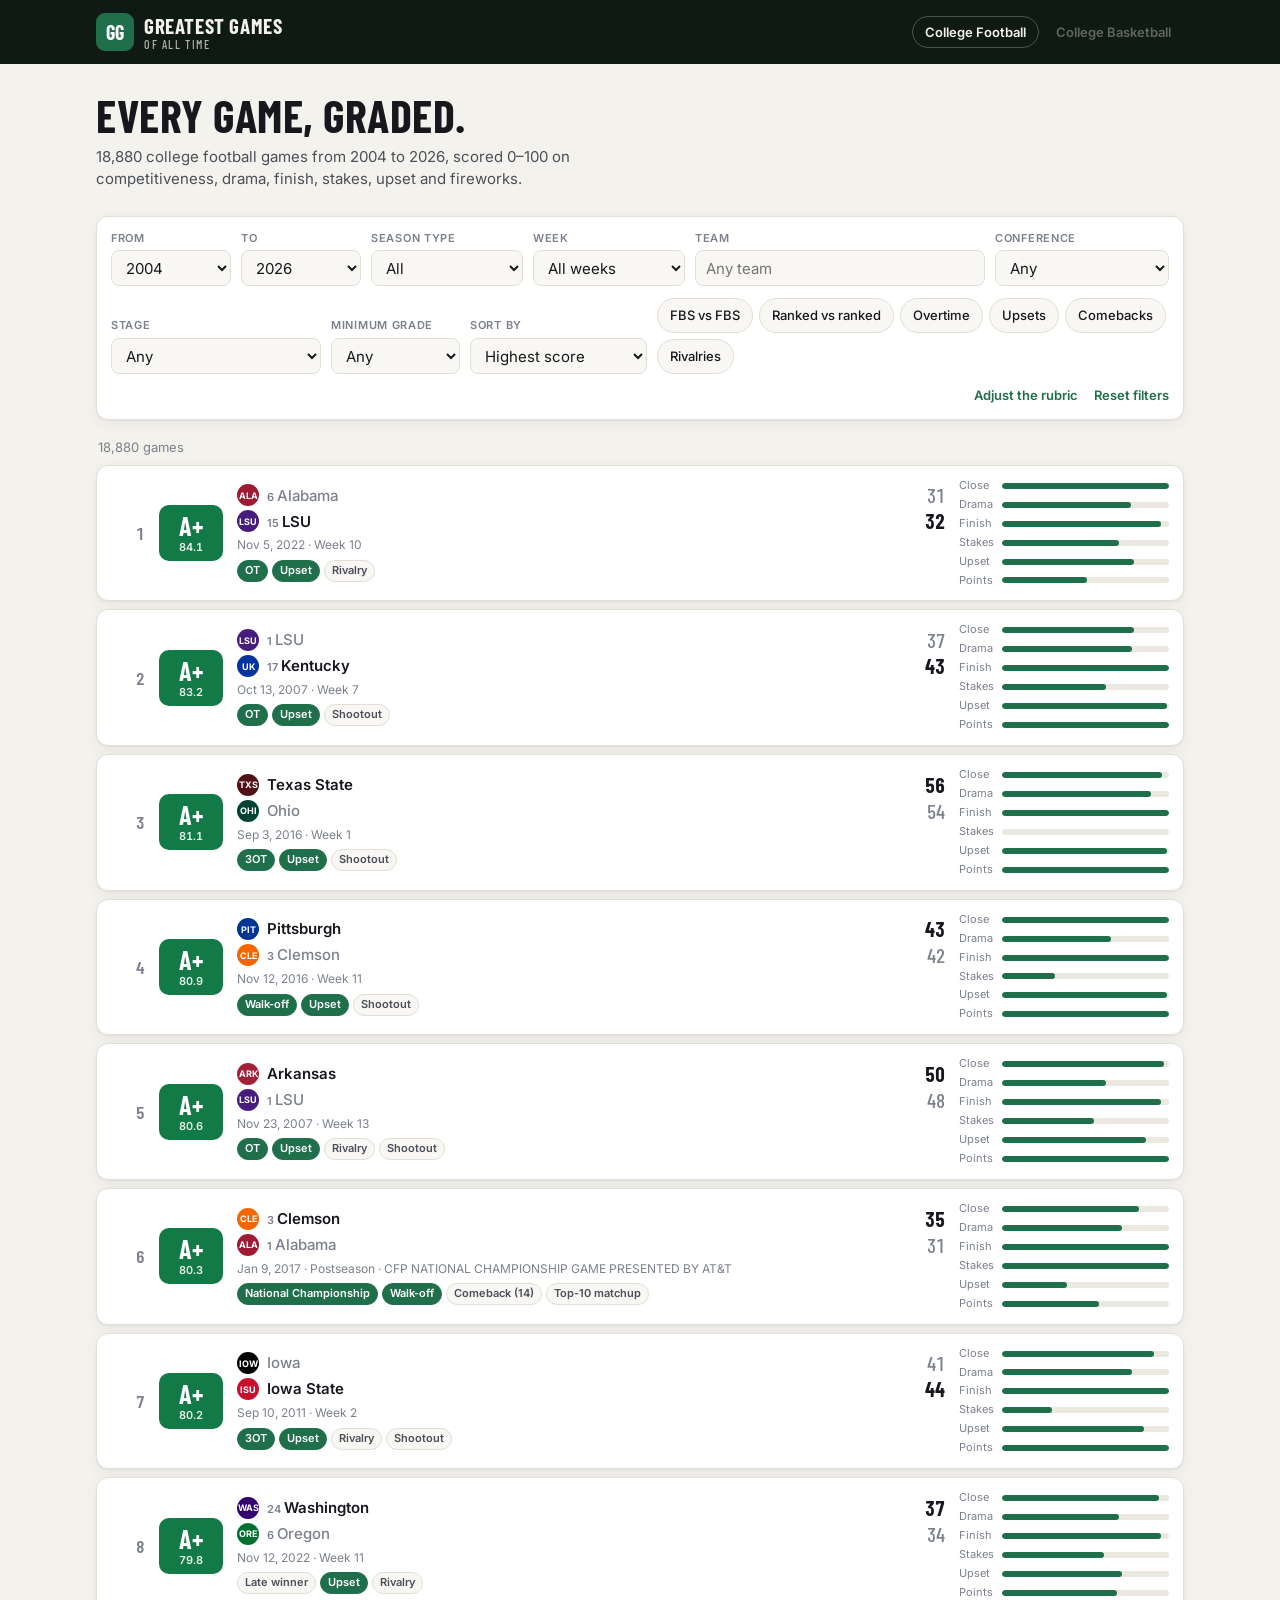
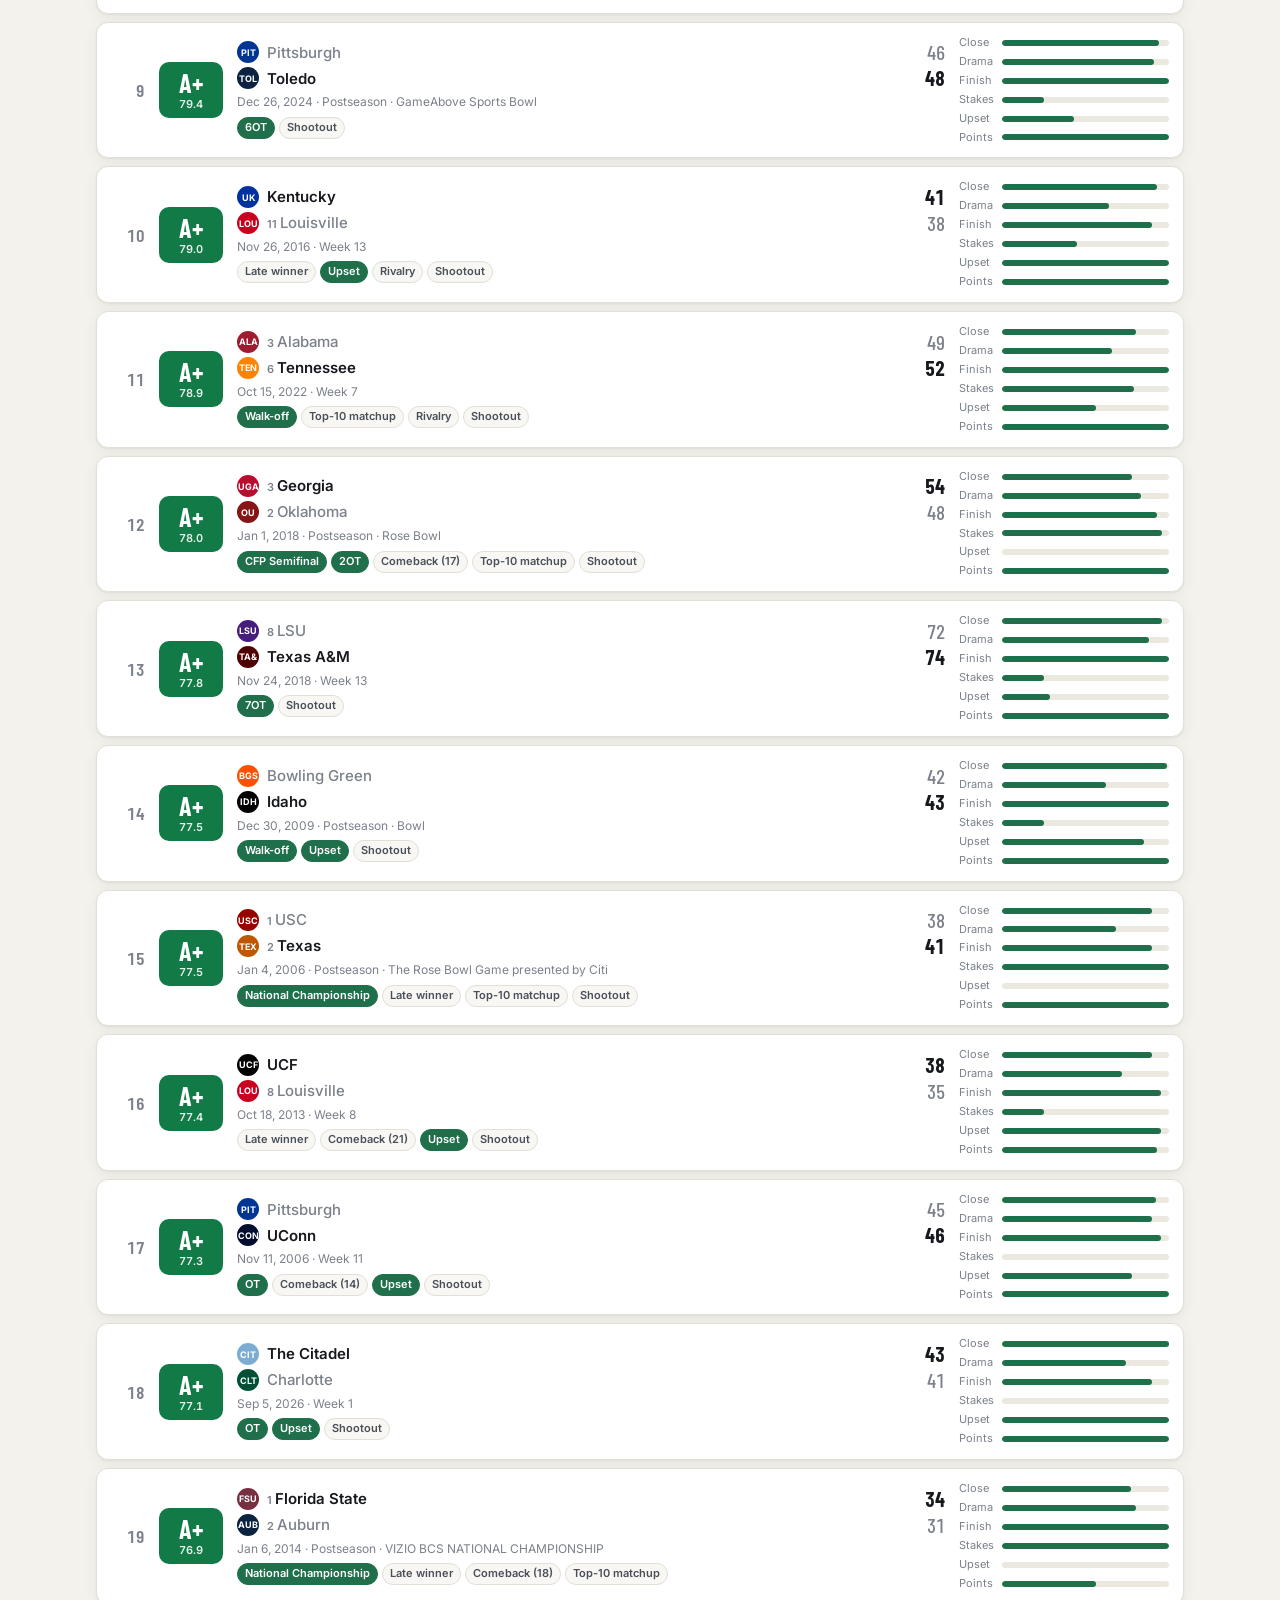
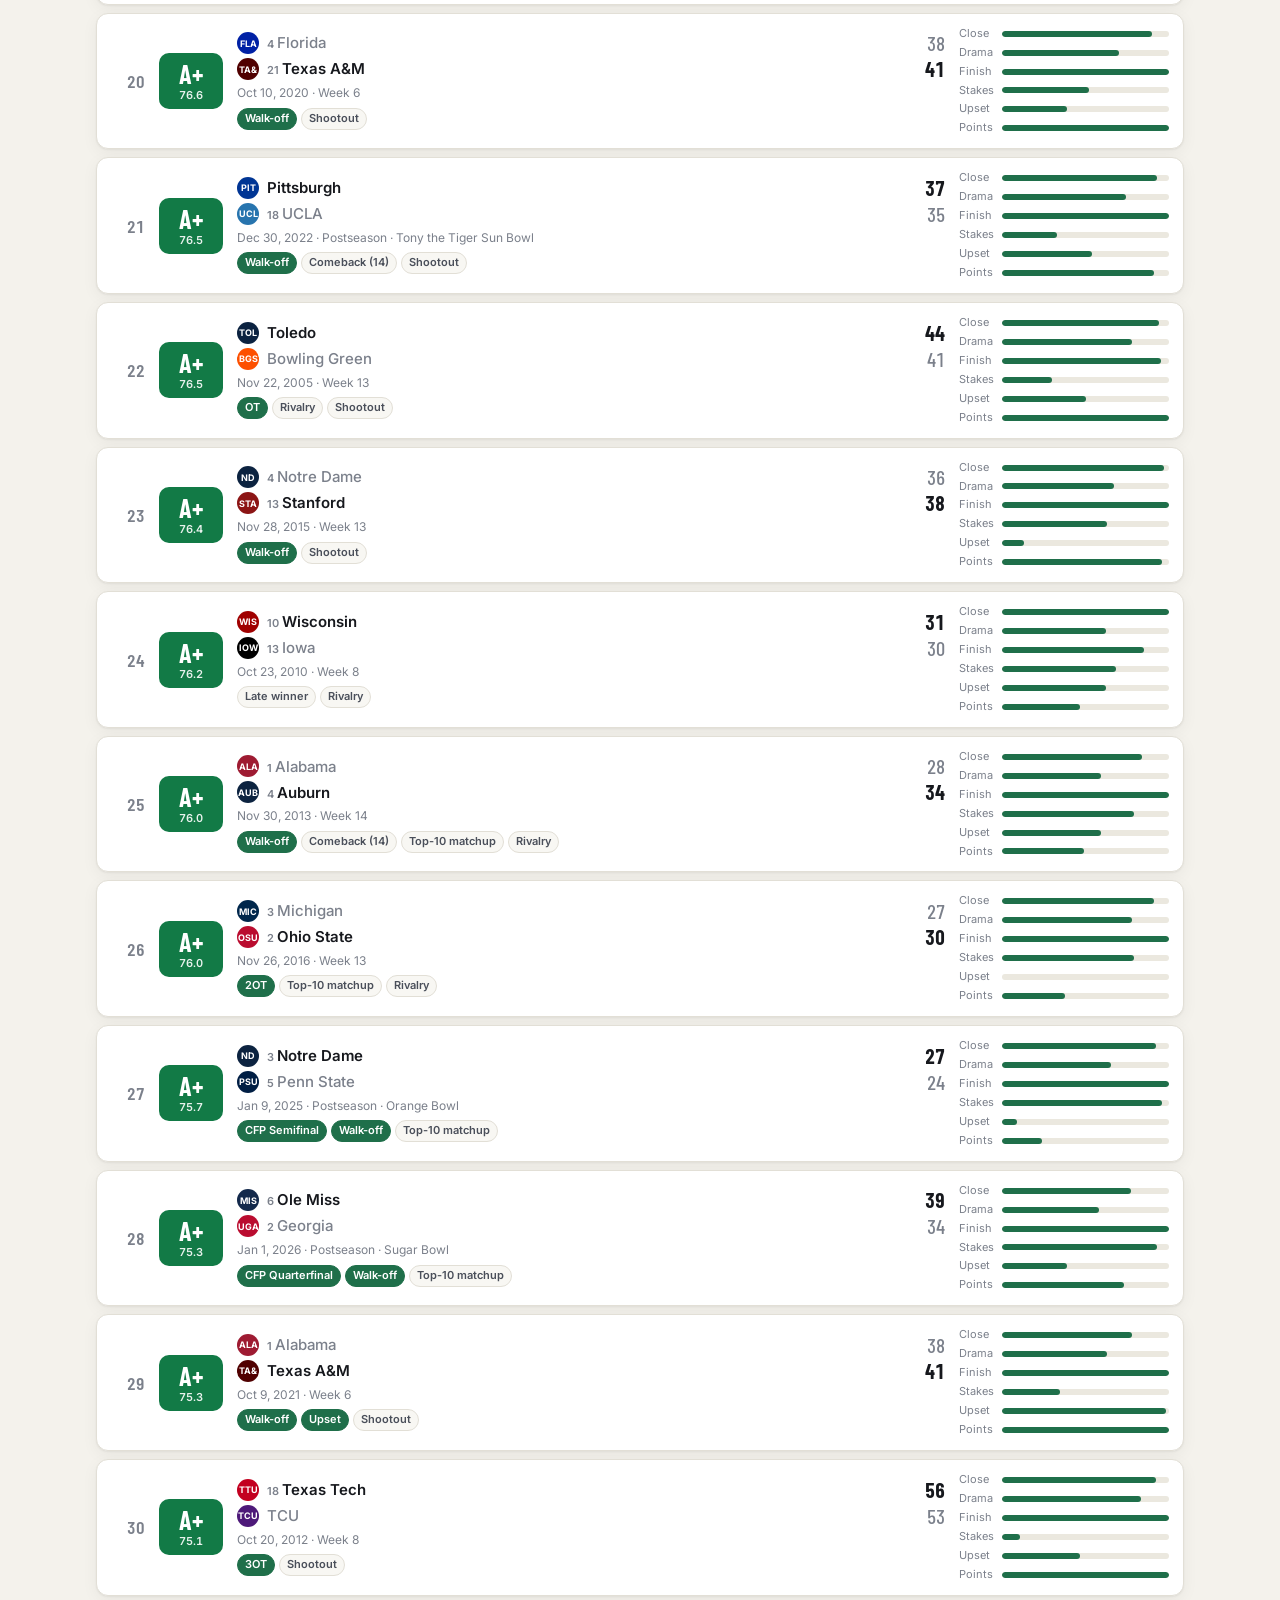
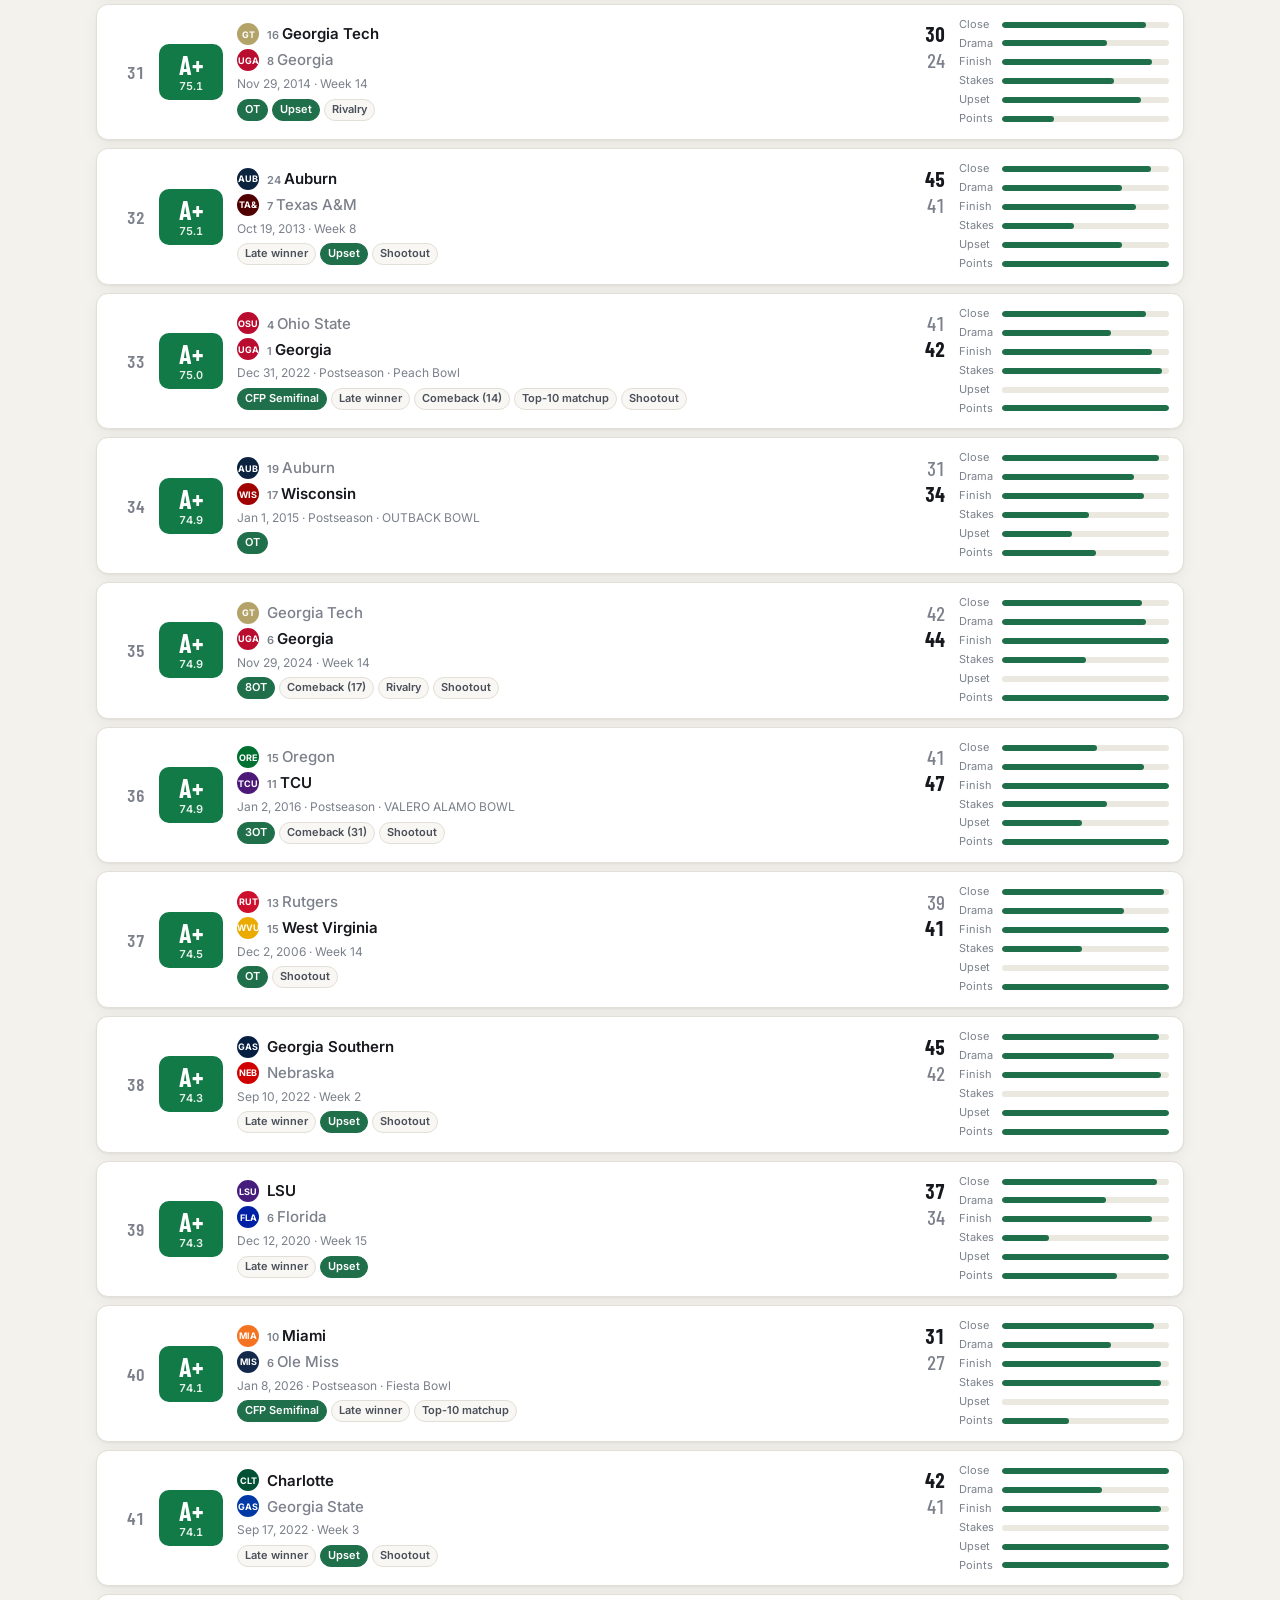
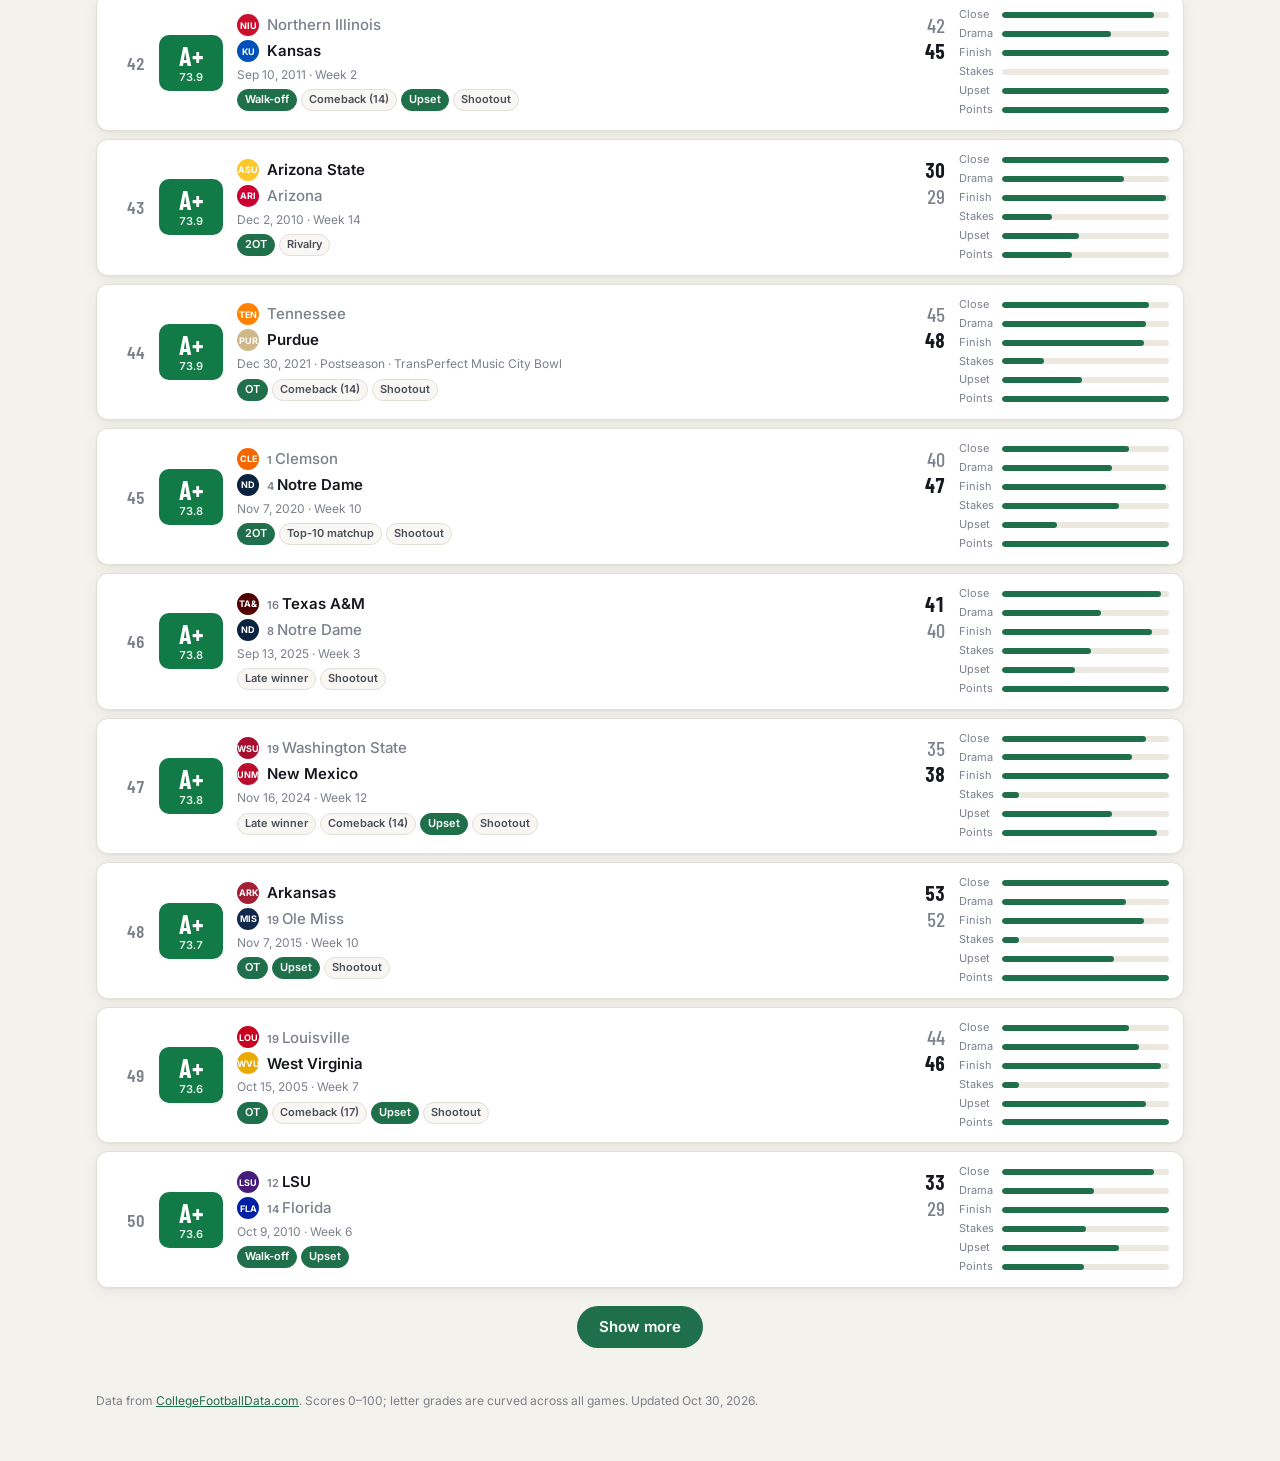
==== site/index.html @ 5bc3f282 "Build college football game grader: CFBD pipeline, rubric, and static site - pipeline/fetch_cfb.py c" ====
<!doctype html>
<html lang="en">
<head>
  <meta charset="utf-8">
  <meta name="viewport" content="width=device-width, initial-scale=1">
  <title>Greatest Games of All Time</title>
  <meta name="description" content="Every college football game since 2004, graded on competitiveness, drama, finish, stakes, upset and fireworks.">
  <link rel="preconnect" href="https://fonts.googleapis.com">
  <link rel="preconnect" href="https://fonts.gstatic.com" crossorigin>
  <link href="https://fonts.googleapis.com/css2?family=Barlow+Condensed:wght@500;600;700&family=Inter:wght@400;500;600;700&display=swap" rel="stylesheet">
  <link rel="stylesheet" href="styles.css">
  <link rel="icon" href="data:image/svg+xml,<svg xmlns='http://www.w3.org/2000/svg' viewBox='0 0 100 100'><text y='.9em' font-size='90'>🏈</text></svg>">
</head>
<body>
  <header class="top">
    <div class="wrap top-inner">
      <a class="brand" href="./">
        <span class="brand-mark">GG</span>
        <span class="brand-text">Greatest Games<small>of All Time</small></span>
      </a>
      <nav class="sports" aria-label="Sport">
        <button class="sport active" data-sport="cfb">College Football</button>
        <button class="sport" disabled title="Coming soon">College Basketball</button>
      </nav>
    </div>
  </header>

  <main class="wrap">
    <section class="intro">
      <h1>Every game, graded.</h1>
      <p id="intro-sub">Loading games…</p>
    </section>

    <section class="controls" aria-label="Filters">
      <div class="row">
        <label class="field">
          <span>From</span>
          <select id="f-from"></select>
        </label>
        <label class="field">
          <span>To</span>
          <select id="f-to"></select>
        </label>
        <label class="field">
          <span>Season type</span>
          <select id="f-type">
            <option value="">All</option>
            <option value="reg">Regular season</option>
            <option value="post">Postseason</option>
          </select>
        </label>
        <label class="field">
          <span>Week</span>
          <select id="f-week"></select>
        </label>
        <label class="field grow">
          <span>Team</span>
          <input id="f-team" list="team-list" placeholder="Any team" autocomplete="off">
          <datalist id="team-list"></datalist>
        </label>
        <label class="field">
          <span>Conference</span>
          <select id="f-conf"></select>
        </label>
      </div>
      <div class="row">
        <label class="field">
          <span>Stage</span>
          <select id="f-stage">
            <option value="">Any</option>
            <option value="playoff">Playoff &amp; title games</option>
            <option value="major">Major bowls &amp; playoff</option>
            <option value="bowl">Any bowl</option>
            <option value="conf_champ">Conference title games</option>
          </select>
        </label>
        <label class="field">
          <span>Minimum grade</span>
          <select id="f-grade"></select>
        </label>
        <label class="field">
          <span>Sort by</span>
          <select id="f-sort">
            <option value="score">Highest score</option>
            <option value="newest">Newest</option>
            <option value="oldest">Oldest</option>
            <option value="margin">Closest margin</option>
            <option value="leadChanges">Most lead changes</option>
            <option value="comeback">Biggest comeback</option>
            <option value="upset">Biggest upset</option>
            <option value="total">Most points</option>
          </select>
        </label>
        <div class="toggles" role="group" aria-label="Quick filters">
          <label class="chip"><input type="checkbox" id="t-fbs"><span>FBS vs FBS</span></label>
          <label class="chip"><input type="checkbox" id="t-ranked"><span>Ranked vs ranked</span></label>
          <label class="chip"><input type="checkbox" id="t-ot"><span>Overtime</span></label>
          <label class="chip"><input type="checkbox" id="t-upset"><span>Upsets</span></label>
          <label class="chip"><input type="checkbox" id="t-comeback"><span>Comebacks</span></label>
          <label class="chip"><input type="checkbox" id="t-rivalry"><span>Rivalries</span></label>
        </div>
      </div>
      <div class="row row-end">
        <button class="link" id="btn-rubric" aria-expanded="false" aria-controls="rubric">Adjust the rubric</button>
        <button class="link" id="btn-reset">Reset filters</button>
      </div>
      <div id="rubric" class="rubric" hidden>
        <p class="rubric-note">Drag to change how much each category counts. Grades are curved: an A+ is the top 1% of all games under your weights.</p>
        <div id="rubric-sliders" class="rubric-grid"></div>
        <button class="link" id="btn-rubric-reset">Restore default weights</button>
      </div>
    </section>

    <section class="results" aria-live="polite">
      <div class="results-head">
        <span id="count"></span>
      </div>
      <ol id="list" class="list"></ol>
      <div class="more"><button id="btn-more" class="btn" hidden>Show more</button></div>
    </section>
  </main>

  <dialog id="detail" class="detail" aria-labelledby="d-title">
    <div class="detail-inner">
      <button class="close" id="d-close" aria-label="Close">×</button>
      <div id="d-body"></div>
    </div>
  </dialog>

  <footer class="foot wrap">
    <p>Data from <a href="https://collegefootballdata.com" target="_blank" rel="noopener">CollegeFootballData.com</a>. Scores 0–100; letter grades are curved across all games. <span id="generated"></span></p>
  </footer>

  <script src="app.js"></script>
</body>
</html>
---- site/styles.css ----
:root {
  --bg: #f4f2ec;
  --surface: #ffffff;
  --surface-2: #f8f7f3;
  --ink: #16181d;
  --ink-2: #4a4f5a;
  --ink-3: #7b808b;
  --line: #e2dfd6;
  --accent: #1f6f4a;
  --accent-ink: #ffffff;
  --header: #0f1a14;
  --header-ink: #f4f2ec;
  --bar: #1f6f4a;
  --bar-track: #ebe8df;
  --home: #1f6f4a;
  --away: #b5462f;
  --shadow: 0 1px 2px rgba(20, 20, 20, .05), 0 4px 16px rgba(20, 20, 20, .05);
  --g-a: #127a46;
  --g-b: #4f8a1c;
  --g-c: #a07a06;
  --g-d: #b5562f;
  --g-f: #a3283a;
  --radius: 12px;
  color-scheme: light;
}

@media (prefers-color-scheme: dark) {
  :root:not([data-theme="light"]) {
    --bg: #0f1210;
    --surface: #171b19;
    --surface-2: #1c211e;
    --ink: #eceee9;
    --ink-2: #b4bab3;
    --ink-3: #848b84;
    --line: #2a302c;
    --accent: #43b37c;
    --accent-ink: #08130d;
    --header: #0a0d0b;
    --header-ink: #eceee9;
    --bar: #43b37c;
    --bar-track: #262c28;
    --home: #43b37c;
    --away: #e07a5f;
    --shadow: none;
    --g-a: #3fbf7f;
    --g-b: #8cc63f;
    --g-c: #e0b028;
    --g-d: #e08050;
    --g-f: #e25c6e;
    color-scheme: dark;
  }
}

:root[data-theme="dark"] {
  --bg: #0f1210;
  --surface: #171b19;
  --surface-2: #1c211e;
  --ink: #eceee9;
  --ink-2: #b4bab3;
  --ink-3: #848b84;
  --line: #2a302c;
  --accent: #43b37c;
  --accent-ink: #08130d;
  --header: #0a0d0b;
  --header-ink: #eceee9;
  --bar: #43b37c;
  --bar-track: #262c28;
  --home: #43b37c;
  --away: #e07a5f;
  --shadow: none;
  --g-a: #3fbf7f;
  --g-b: #8cc63f;
  --g-c: #e0b028;
  --g-d: #e08050;
  --g-f: #e25c6e;
  color-scheme: dark;
}

* { box-sizing: border-box; }
html { -webkit-text-size-adjust: 100%; }
body {
  margin: 0;
  background: var(--bg);
  color: var(--ink);
  font: 15px/1.45 Inter, system-ui, -apple-system, "Segoe UI", sans-serif;
}
a { color: var(--accent); }
button, input, select { font: inherit; color: inherit; }

.wrap { max-width: 1120px; margin: 0 auto; padding: 0 16px; }

/* header */
.top { background: var(--header); color: var(--header-ink); }
.top-inner { display: flex; align-items: center; justify-content: space-between; gap: 16px; min-height: 64px; flex-wrap: wrap; }
.brand { display: flex; align-items: center; gap: 10px; color: inherit; text-decoration: none; }
.brand-mark {
  display: grid; place-items: center; width: 38px; height: 38px; border-radius: 9px;
  background: var(--accent); color: var(--accent-ink);
  font: 700 20px/1 "Barlow Condensed", sans-serif; letter-spacing: .5px;
}
.brand-text { font: 700 21px/1 "Barlow Condensed", sans-serif; text-transform: uppercase; letter-spacing: .6px; }
.brand-text small { display: block; font-size: 12px; font-weight: 500; opacity: .7; letter-spacing: 1.6px; margin-top: 2px; }
.sports { display: flex; gap: 4px; }
.sport {
  background: transparent; border: 1px solid transparent; color: inherit; opacity: .65;
  padding: 6px 12px; border-radius: 999px; cursor: pointer; font-size: 13px; font-weight: 600;
}
.sport.active { opacity: 1; border-color: rgba(255,255,255,.25); }
.sport:disabled { cursor: not-allowed; opacity: .35; }

/* intro */
.intro { padding: 28px 0 8px; }
.intro h1 { margin: 0; font: 700 clamp(30px, 6vw, 46px)/1 "Barlow Condensed", sans-serif; text-transform: uppercase; letter-spacing: .5px; }
.intro p { margin: 8px 0 0; color: var(--ink-2); max-width: 60ch; }

/* controls */
.controls {
  background: var(--surface); border: 1px solid var(--line); border-radius: var(--radius);
  padding: 14px; margin: 18px 0; box-shadow: var(--shadow);
  display: flex; flex-direction: column; gap: 12px;
}
.row { display: flex; flex-wrap: wrap; gap: 10px; align-items: flex-end; }
.row-end { justify-content: flex-end; gap: 16px; }
.field { display: flex; flex-direction: column; gap: 4px; min-width: 120px; flex: 0 1 auto; }
.field.grow { flex: 1 1 200px; }
.field span { font-size: 11px; font-weight: 600; text-transform: uppercase; letter-spacing: .7px; color: var(--ink-3); }
.field select, .field input {
  height: 36px; padding: 0 10px; border: 1px solid var(--line); border-radius: 8px;
  background: var(--surface-2); min-width: 0; width: 100%;
}
.field select:focus, .field input:focus { outline: 2px solid var(--accent); outline-offset: 1px; }
.toggles { display: flex; flex-wrap: wrap; gap: 6px; flex: 1 1 300px; }
.chip { position: relative; cursor: pointer; }
.chip input { position: absolute; opacity: 0; pointer-events: none; }
.chip span {
  display: inline-block; padding: 7px 12px; border-radius: 999px; border: 1px solid var(--line);
  background: var(--surface-2); font-size: 13px; font-weight: 500; user-select: none;
}
.chip input:checked + span { background: var(--accent); border-color: var(--accent); color: var(--accent-ink); }
.chip input:focus-visible + span { outline: 2px solid var(--accent); outline-offset: 2px; }
.link { background: none; border: 0; padding: 0; color: var(--accent); font-weight: 600; cursor: pointer; font-size: 13px; }

.rubric { border-top: 1px solid var(--line); padding-top: 12px; }
.rubric-note { margin: 0 0 12px; color: var(--ink-2); font-size: 13px; }
.rubric-grid { display: grid; grid-template-columns: repeat(auto-fill, minmax(220px, 1fr)); gap: 12px 20px; margin-bottom: 12px; }
.slider { display: flex; flex-direction: column; gap: 2px; }
.slider-head { display: flex; justify-content: space-between; font-size: 13px; font-weight: 600; }
.slider-head output { color: var(--ink-3); font-variant-numeric: tabular-nums; }
.slider small { color: var(--ink-3); font-size: 12px; line-height: 1.35; }
.slider input { width: 100%; accent-color: var(--accent); }

/* results */
.results-head { display: flex; justify-content: space-between; align-items: baseline; margin: 0 2px 8px; color: var(--ink-3); font-size: 13px; }
.list { list-style: none; margin: 0; padding: 0; display: flex; flex-direction: column; gap: 8px; }
.game {
  display: grid; grid-template-columns: 34px 64px minmax(0, 1fr) 210px; gap: 14px; align-items: center;
  background: var(--surface); border: 1px solid var(--line); border-radius: var(--radius);
  padding: 12px 14px; cursor: pointer; box-shadow: var(--shadow); text-align: left; width: 100%;
}
.game:hover { border-color: var(--accent); }
.game:focus-visible { outline: 2px solid var(--accent); outline-offset: 2px; }
.rank-no { font: 600 18px/1 "Barlow Condensed", sans-serif; color: var(--ink-3); text-align: right; font-variant-numeric: tabular-nums; }
.grade {
  display: flex; flex-direction: column; align-items: center; justify-content: center;
  width: 64px; height: 56px; border-radius: 10px; color: #fff; line-height: 1;
}
.grade b { font: 700 26px/1 "Barlow Condensed", sans-serif; }
.grade small { font-size: 11px; font-weight: 600; opacity: .9; margin-top: 3px; font-variant-numeric: tabular-nums; }
.g-A { background: var(--g-a); } .g-B { background: var(--g-b); } .g-C { background: var(--g-c); }
.g-D { background: var(--g-d); } .g-F { background: var(--g-f); }
:root[data-theme="dark"] .grade, :root:not([data-theme="light"]) .grade { color: #fff; }

.matchup { min-width: 0; display: flex; flex-direction: column; gap: 4px; }
.team-line { display: flex; align-items: center; gap: 8px; min-width: 0; }
.team-line img { width: 22px; height: 22px; object-fit: contain; flex: none; }
.team-line .logo-fallback { width: 22px; height: 22px; border-radius: 50%; flex: none; display: grid; place-items: center; font-size: 9px; font-weight: 700; color: #fff; }
.team-name { font-weight: 600; white-space: nowrap; overflow: hidden; text-overflow: ellipsis; }
.team-name .rk { font-size: 11px; color: var(--ink-3); font-weight: 600; margin-right: 3px; }
.team-line .pts { margin-left: auto; font: 700 20px/1 "Barlow Condensed", sans-serif; font-variant-numeric: tabular-nums; }
.team-line.lost .team-name, .team-line.lost .pts { color: var(--ink-3); font-weight: 500; }
.meta-line { font-size: 12px; color: var(--ink-3); white-space: nowrap; overflow: hidden; text-overflow: ellipsis; }
.tags { display: flex; flex-wrap: wrap; gap: 4px; margin-top: 2px; }
.tag { font-size: 11px; font-weight: 600; padding: 2px 7px; border-radius: 999px; background: var(--surface-2); border: 1px solid var(--line); color: var(--ink-2); }
.tag.hot { background: var(--accent); border-color: var(--accent); color: var(--accent-ink); }

.bars { display: grid; grid-template-columns: auto 1fr; gap: 3px 8px; align-items: center; font-size: 11px; color: var(--ink-3); }
.bar { height: 6px; border-radius: 3px; background: var(--bar-track); overflow: hidden; }
.bar i { display: block; height: 100%; background: var(--bar); border-radius: 3px; }

.more { display: flex; justify-content: center; padding: 18px 0 8px; }
.btn { background: var(--accent); color: var(--accent-ink); border: 0; border-radius: 999px; padding: 10px 22px; font-weight: 600; cursor: pointer; }
.empty { text-align: center; padding: 40px 16px; color: var(--ink-3); background: var(--surface); border: 1px dashed var(--line); border-radius: var(--radius); }

/* detail */
.detail { border: 0; padding: 0; border-radius: 16px; max-width: 760px; width: calc(100% - 24px); background: var(--surface); color: var(--ink); box-shadow: 0 20px 60px rgba(0,0,0,.35); }
.detail::backdrop { background: rgba(5, 10, 7, .6); }
.detail-inner { position: relative; padding: 22px; max-height: 88vh; overflow-y: auto; }
.close { position: absolute; top: 10px; right: 12px; border: 0; background: transparent; font-size: 28px; line-height: 1; cursor: pointer; color: var(--ink-3); }
.d-top { display: flex; align-items: center; gap: 16px; padding-right: 30px; }
.d-top .grade { width: 76px; height: 68px; flex: none; }
.d-top .grade b { font-size: 32px; }
.d-title { margin: 0; font: 700 26px/1.05 "Barlow Condensed", sans-serif; text-transform: uppercase; letter-spacing: .3px; }
.d-sub { color: var(--ink-3); font-size: 13px; margin-top: 4px; }
.d-section { margin-top: 20px; }
.d-section h3 { margin: 0 0 8px; font-size: 12px; text-transform: uppercase; letter-spacing: .8px; color: var(--ink-3); }
.linescore { width: 100%; border-collapse: collapse; font-variant-numeric: tabular-nums; font-size: 14px; }
.linescore th, .linescore td { padding: 6px 8px; text-align: center; border-bottom: 1px solid var(--line); }
.linescore th:first-child, .linescore td:first-child { text-align: left; }
.linescore td.final { font-weight: 700; }
.linescore th { font-size: 11px; color: var(--ink-3); font-weight: 600; }
.chart { width: 100%; height: auto; display: block; }
.chart text { fill: var(--ink-3); font-size: 11px; font-family: Inter, sans-serif; }
.chart .grid { stroke: var(--line); }
.chart .zero { stroke: var(--ink-3); stroke-dasharray: 3 3; }
.legend { display: flex; gap: 14px; font-size: 12px; color: var(--ink-2); margin-top: 6px; flex-wrap: wrap; }
.legend i { display: inline-block; width: 10px; height: 10px; border-radius: 2px; margin-right: 5px; vertical-align: -1px; }
.cat-table { display: grid; grid-template-columns: 130px 1fr 90px; gap: 8px 12px; align-items: center; font-size: 13px; }
.cat-table .bar { height: 8px; }
.cat-table .num { text-align: right; font-variant-numeric: tabular-nums; color: var(--ink-2); }
.facts { display: grid; grid-template-columns: repeat(auto-fill, minmax(150px, 1fr)); gap: 10px; }
.fact { background: var(--surface-2); border: 1px solid var(--line); border-radius: 10px; padding: 10px 12px; }
.fact b { display: block; font: 700 22px/1 "Barlow Condensed", sans-serif; }
.fact span { font-size: 12px; color: var(--ink-3); }

.foot { color: var(--ink-3); font-size: 12px; padding: 24px 16px 40px; }

@media (max-width: 760px) {
  .game { grid-template-columns: 56px minmax(0, 1fr); gap: 10px 12px; padding: 12px; }
  .rank-no { display: none; }
  .grade { width: 56px; height: 52px; }
  .bars { grid-column: 1 / -1; grid-template-columns: auto 1fr auto 1fr; }
  .field { min-width: calc(50% - 5px); flex: 1 1 calc(50% - 5px); }
  .cat-table { grid-template-columns: 100px 1fr 70px; }
  .detail-inner { padding: 18px 16px; }
  .d-title { font-size: 22px; }
}
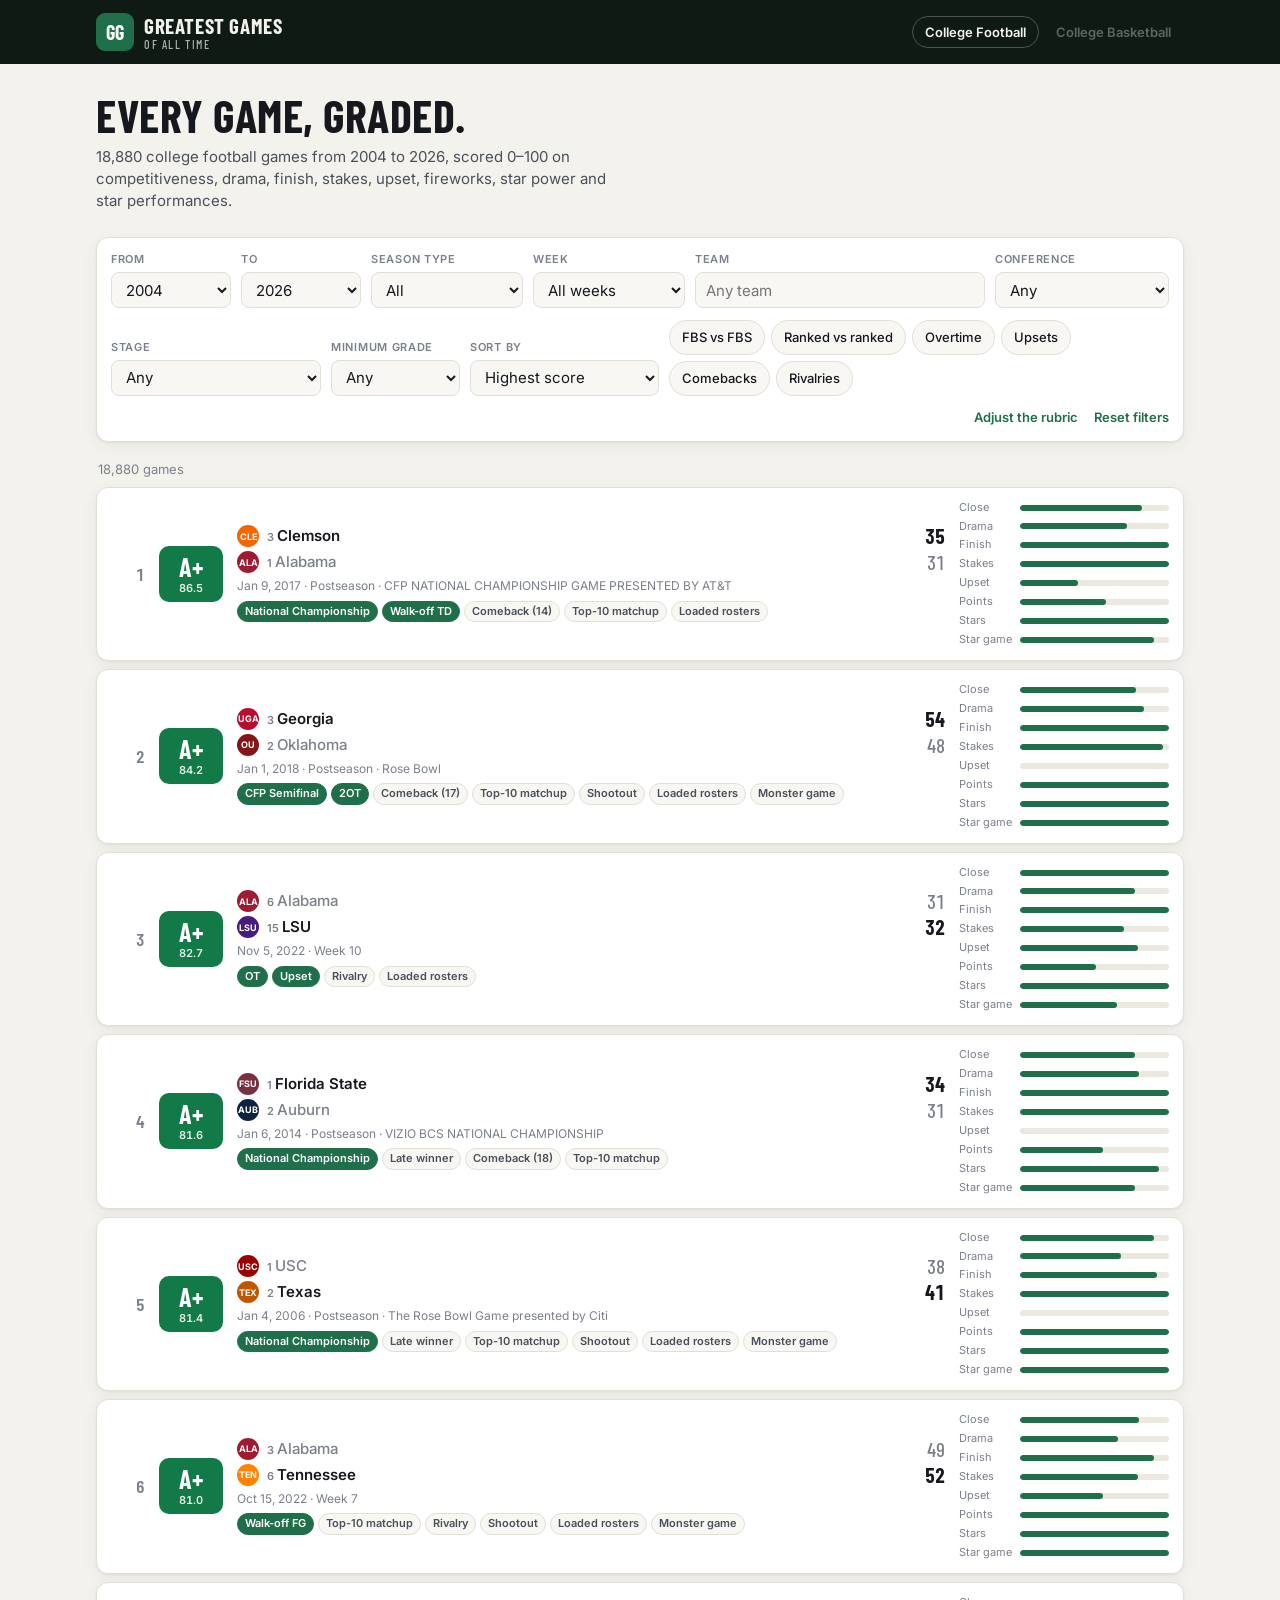
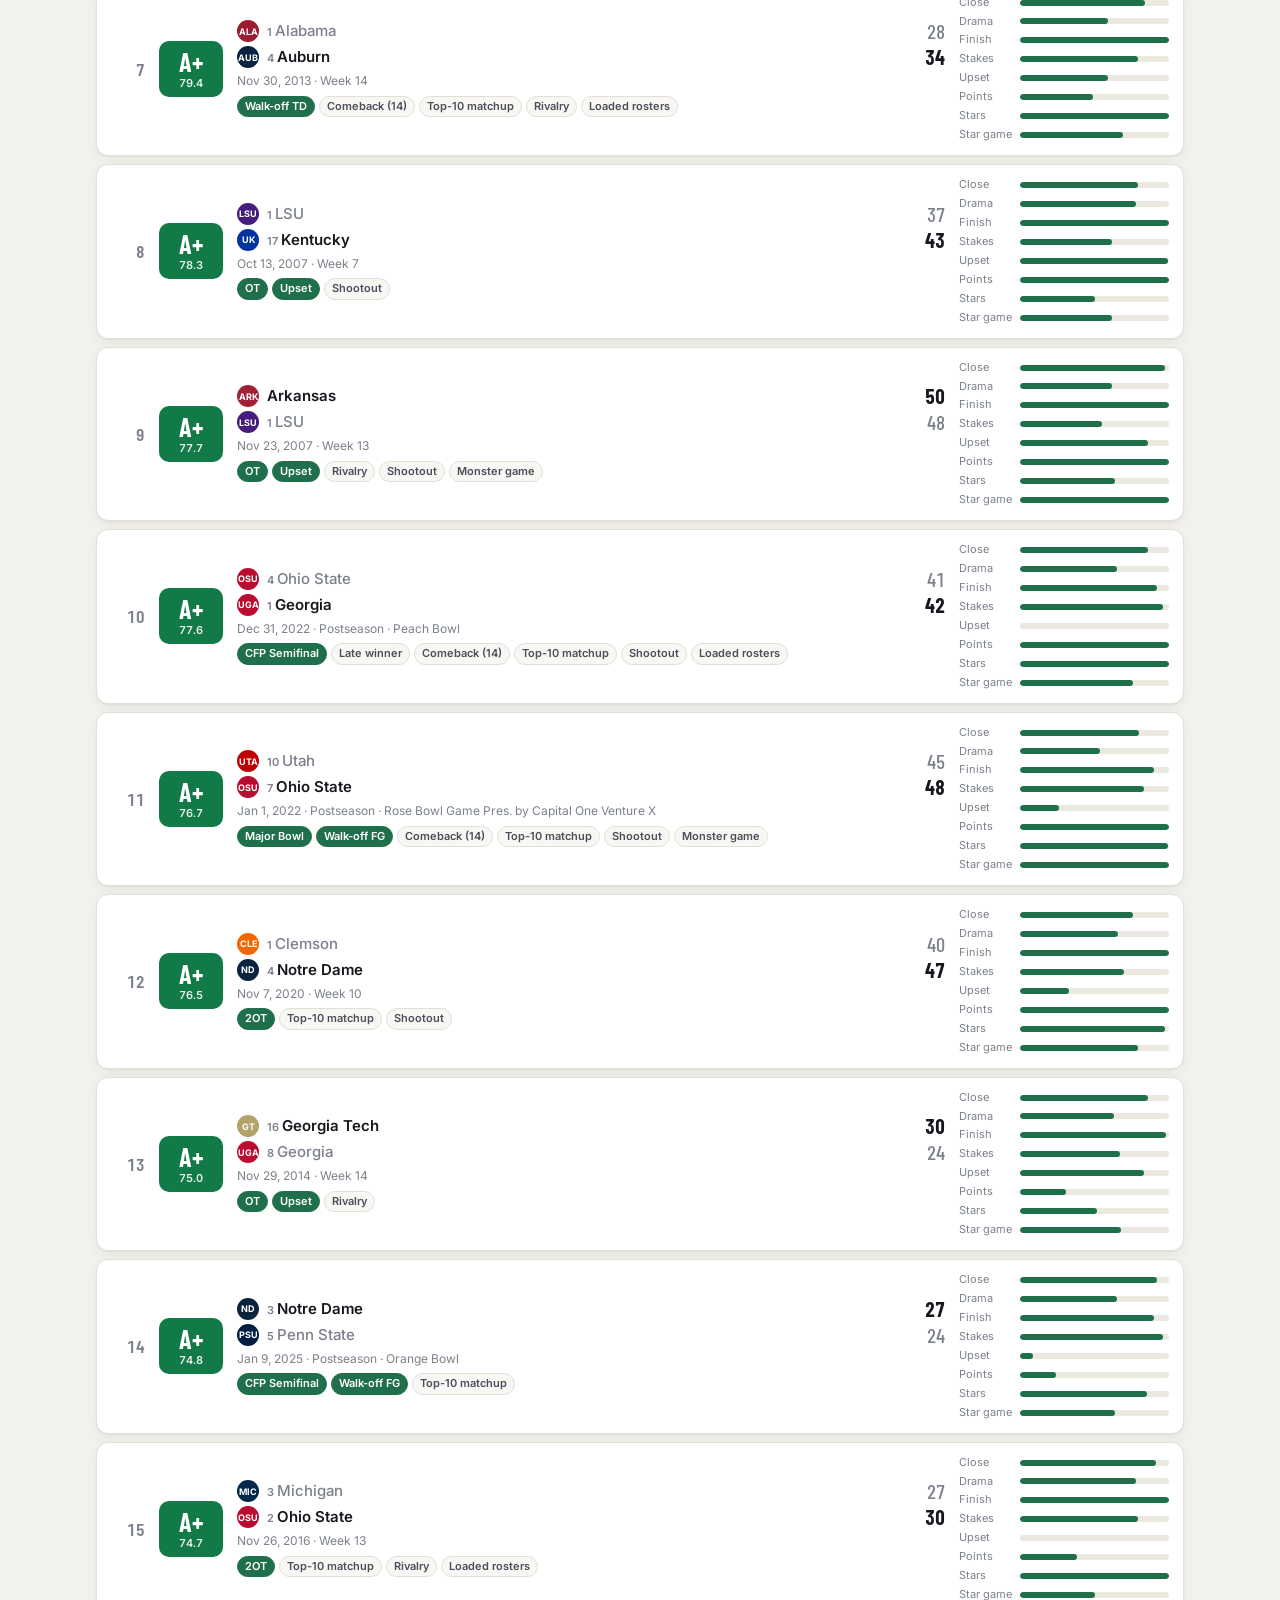
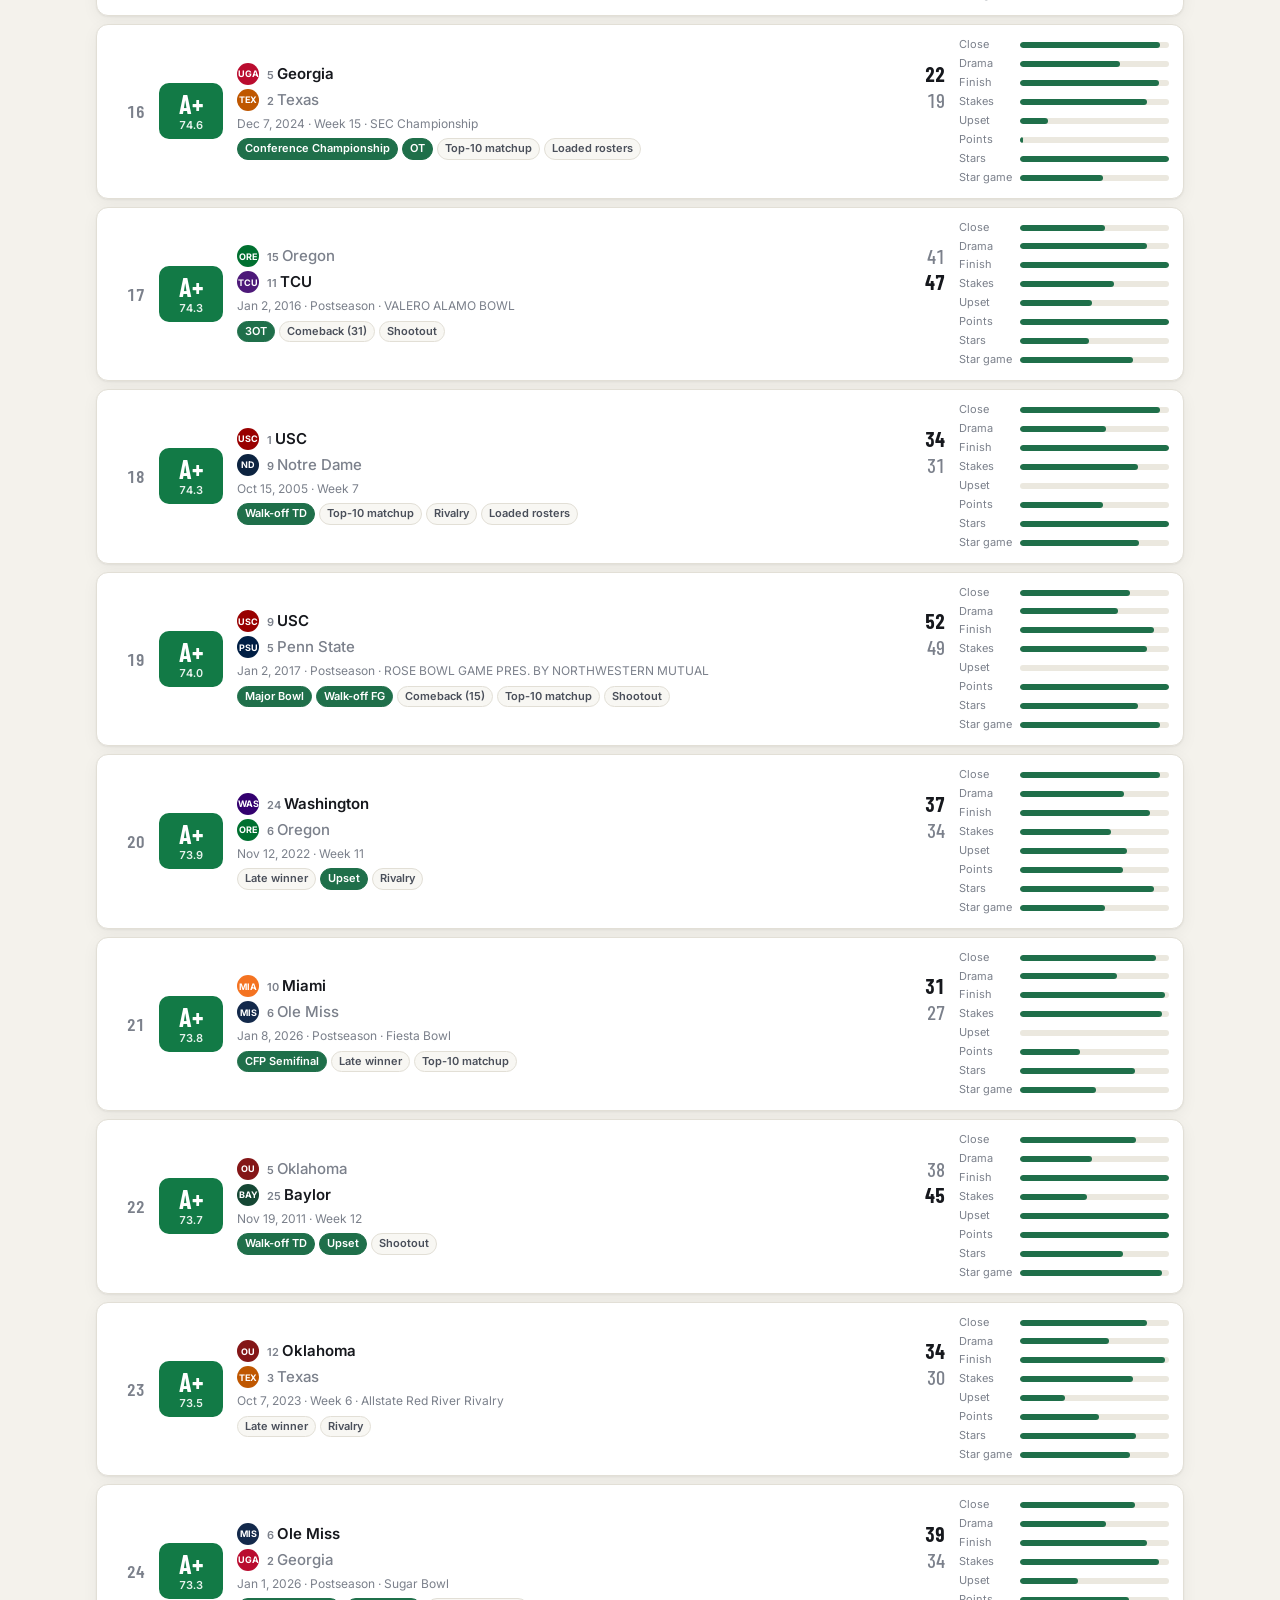
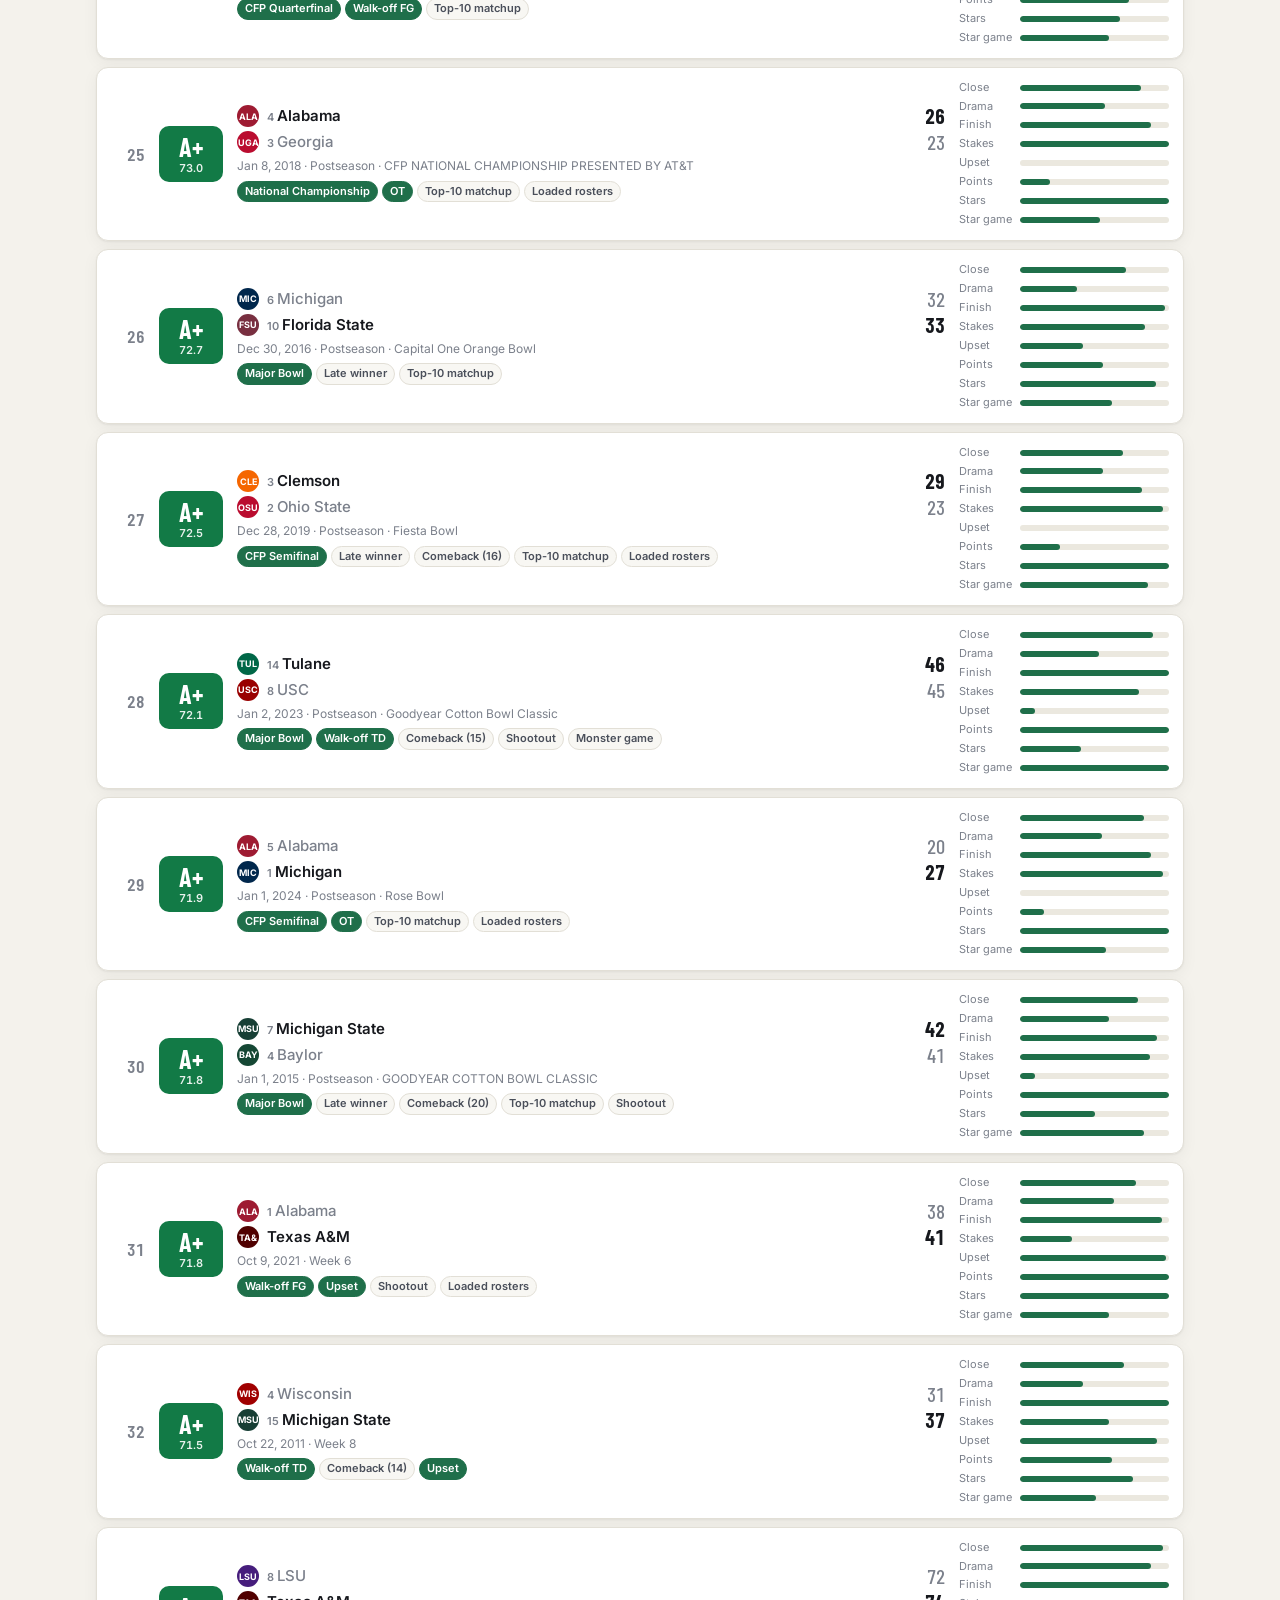
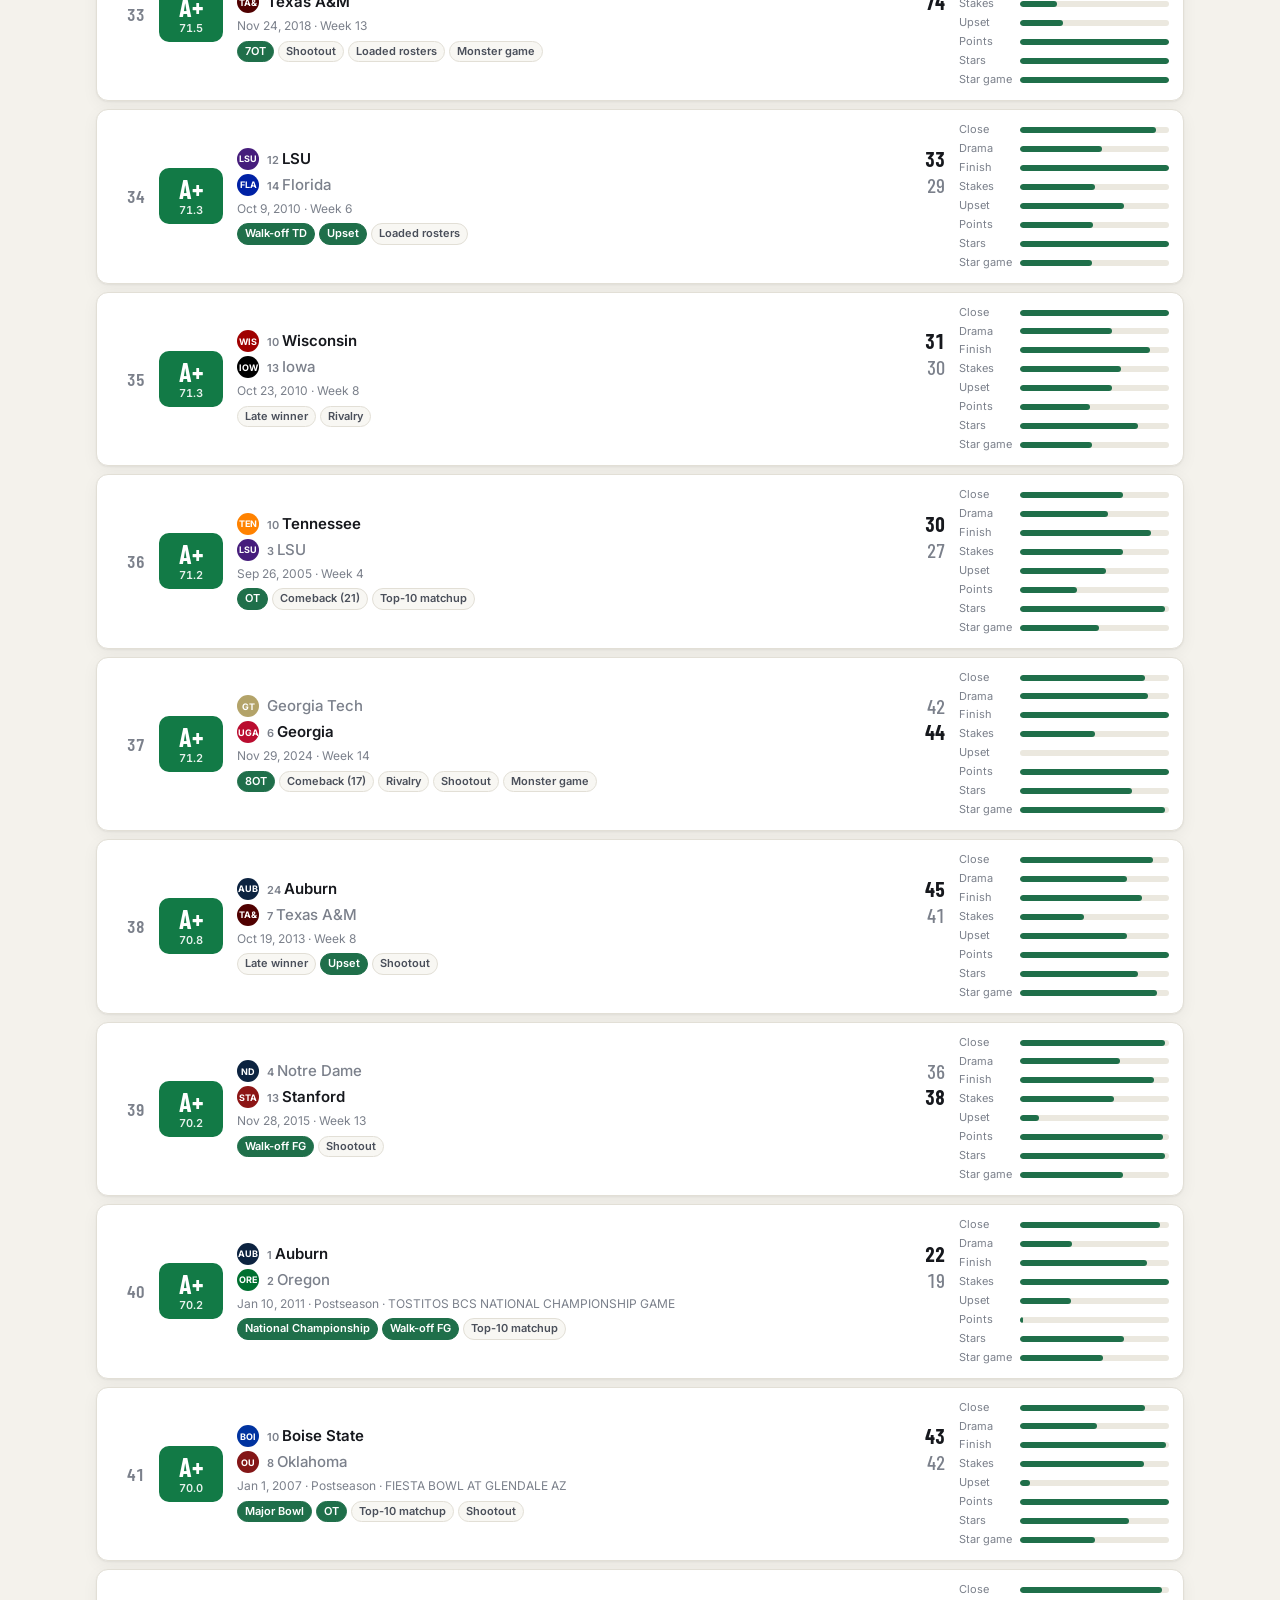
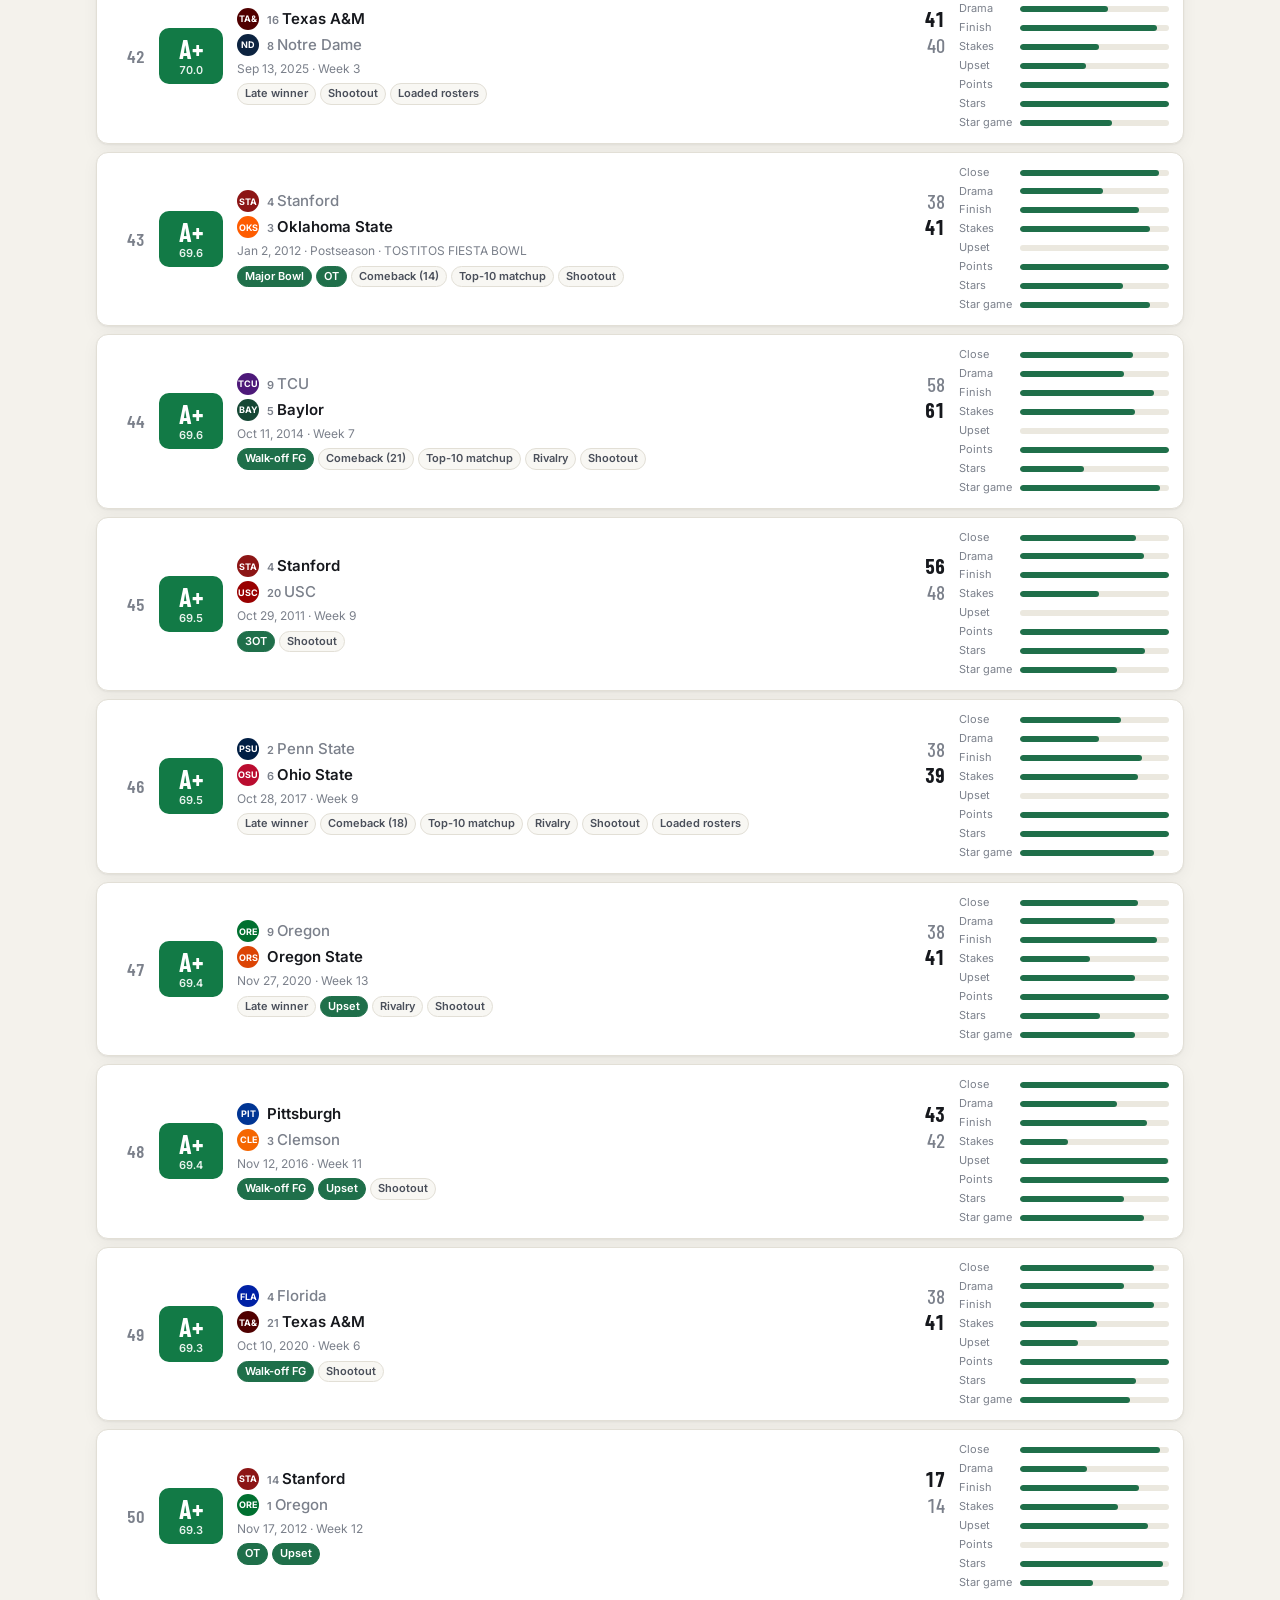
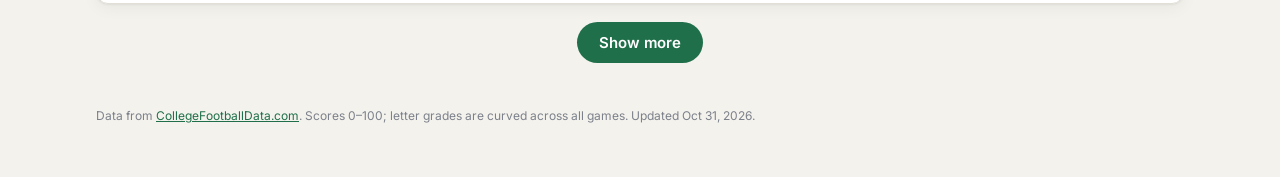
==== commit deb13d5a: "Add Star Power and Star Performance rubric categories - fetch_players_cfb.py caches per-game box sco" ====
--- a/site/index.html
+++ b/site/index.html
@@ -4,7 +4,7 @@
   <meta charset="utf-8">
   <meta name="viewport" content="width=device-width, initial-scale=1">
   <title>Greatest Games of All Time</title>
-  <meta name="description" content="Every college football game since 2004, graded on competitiveness, drama, finish, stakes, upset and fireworks.">
+  <meta name="description" content="Every college football game since 2004, graded on competitiveness, drama, finish, stakes, upset, fireworks, star power and star performances.">
   <link rel="preconnect" href="https://fonts.googleapis.com">
   <link rel="preconnect" href="https://fonts.gstatic.com" crossorigin>
   <link href="https://fonts.googleapis.com/css2?family=Barlow+Condensed:wght@500;600;700&family=Inter:wght@400;500;600;700&display=swap" rel="stylesheet">
@@ -89,6 +89,8 @@
             <option value="comeback">Biggest comeback</option>
             <option value="upset">Biggest upset</option>
             <option value="total">Most points</option>
+            <option value="starPower">Most star power</option>
+            <option value="performance">Best individual game</option>
           </select>
         </label>
         <div class="toggles" role="group" aria-label="Quick filters">
--- a/site/styles.css
+++ b/site/styles.css
@@ -222,6 +222,16 @@
 .fact b { display: block; font: 700 22px/1 "Barlow Condensed", sans-serif; }
 .fact span { font-size: 12px; color: var(--ink-3); }
 
+.people { list-style: none; margin: 0; padding: 0; display: flex; flex-direction: column; gap: 6px; }
+.people li { display: flex; flex-wrap: wrap; align-items: baseline; gap: 4px 8px; font-size: 13px; padding: 8px 10px; background: var(--surface-2); border: 1px solid var(--line); border-radius: 8px; }
+.people .who { color: var(--ink-3); font-size: 12px; }
+.people .what { color: var(--ink-2); flex-basis: 100%; }
+.people .pts-badge { margin-left: auto; order: 2; font: 700 16px/1 "Barlow Condensed", sans-serif; color: var(--accent); }
+.stars-grid { display: grid; grid-template-columns: 1fr 1fr; gap: 12px; }
+.stars-grid h4 { margin: 0 0 6px; font-size: 13px; }
+.stars-grid .none, .d-section .note { color: var(--ink-3); font-size: 12px; margin: 4px 0 0; }
+@media (max-width: 560px) { .stars-grid { grid-template-columns: 1fr; } }
+
 .foot { color: var(--ink-3); font-size: 12px; padding: 24px 16px 40px; }
 
 @media (max-width: 760px) {
